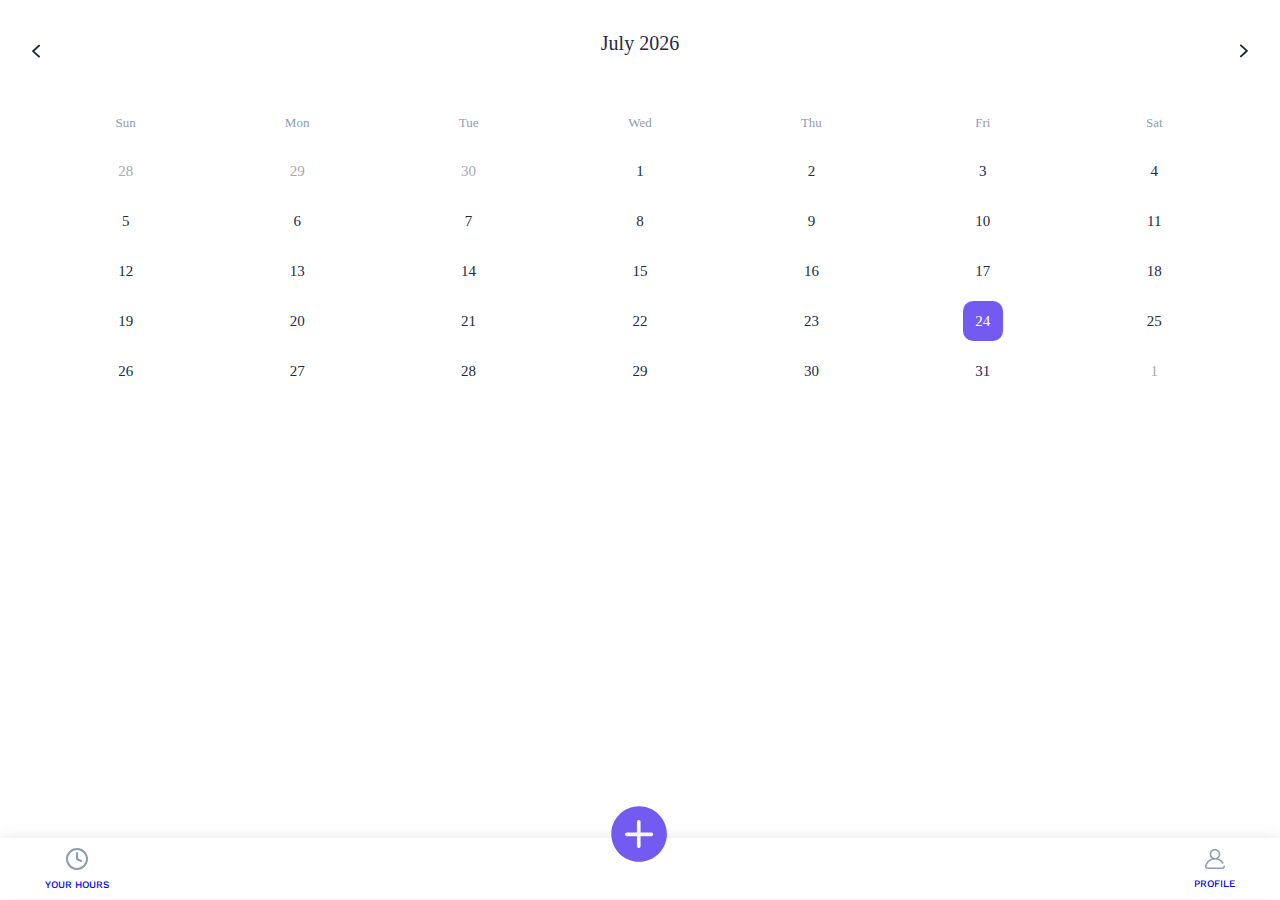
==== views/hourCheck.html @ b933d3ae "fix some bugs and add calendar page" ====
<!DOCTYPE html>
<html lang="pl-PL">
<head>
    <meta charset="UTF-8">
    <meta name="viewport" content="width=device-width, initial-scale=1.0">
    <link rel="stylesheet" href="../assets/styles/reset.css">
    <link rel="stylesheet" href="../assets/styles/hourCheck.css">

    <!-- Fonts -->
    <link rel="preconnect" href="https://fonts.googleapis.com">
    <link rel="preconnect" href="https://fonts.gstatic.com" crossorigin>
    <link href="https://fonts.googleapis.com/css2?family=Work+Sans:wght@100;200;300;400;600;700;800;900&display=swap" rel="stylesheet">

    <link href="https://fonts.cdnfonts.com/css/sf-ui-text-2" rel="stylesheet">
<body>

    <main>
        <div class="calendar_wrapper">
            <header>
                <svg class="arrow" id="prev" width="34" height="34" viewBox="0 0 34 34" xmlns="http://www.w3.org/2000/svg">
                    <path d="M12.0613 16.1401C12.0613 15.91 12.1578 15.6799 12.3504 15.5045L18.4137 9.98408C18.7994 9.63291 19.4248 9.63291 19.8104 9.98408C20.1959 10.3351 20.1959 10.9044 19.8104 11.2556L14.4452 16.1401L19.8102 21.0247C20.1957 21.3758 20.1957 21.945 19.8102 22.296C19.4246 22.6474 18.7993 22.6474 18.4136 22.296L12.3502 16.7757C12.1576 16.6002 12.0613 16.3701 12.0613 16.1401Z" fill="#222B45"/>
                </svg>
                
                <p class="current-date">November <br> <span>2023</span></p>

                <svg class="arrow" id="next" width="34" height="34" viewBox="0 0 34 34" xmlns="http://www.w3.org/2000/svg">
                    <path d="M12.0613 16.1401C12.0613 15.91 12.1578 15.6799 12.3504 15.5045L18.4137 9.98408C18.7994 9.63291 19.4248 9.63291 19.8104 9.98408C20.1959 10.3351 20.1959 10.9044 19.8104 11.2556L14.4452 16.1401L19.8102 21.0247C20.1957 21.3758 20.1957 21.945 19.8102 22.296C19.4246 22.6474 18.7993 22.6474 18.4136 22.296L12.3502 16.7757C12.1576 16.6002 12.0613 16.3701 12.0613 16.1401Z" fill="#222B45"/>
                </svg>
            </header>
            <div class="calendar">
                <ul class="weeks">
                  <li>Sun</li>
                  <li>Mon</li>
                  <li>Tue</li>
                  <li>Wed</li>
                  <li>Thu</li>
                  <li>Fri</li>
                  <li>Sat</li>
                </ul>
                <ul class="days"></ul>
              </div>
        </div>
    </main>

    <footer class="footer">
        <a class="footer_link"  href="#">
            <img src="../assets/images/watch.svg" alt="hours">
            <p>Your hours</p>
        </a>
        <a class="add" href="views/hourCheck.html">
            <svg display="none">
                <symbol x="-5px" y="-30px" height="140px" viewBox="0 0 90 125" xml:space="preserve" id="add">
                    <path id="add_circle" d="M50,11.5c-21.2,0-38.5,17.3-38.5,38.5S28.8,88.5,50,88.5S88.5,71.2,88.5,50S71.2,11.5,50,11.5z M67,53H52v14  c0,1.4-1.1,2.5-2.5,2.5S47,68.4,47,67V53H33c-1.4,0-2.5-1.1-2.5-2.5S31.6,48,33,48h14V33c0-1.4,1.1-2.5,2.5-2.5S52,31.6,52,33v15h15  c1.4,0,2.5,1.1,2.5,2.5S68.4,53,67,53z"/>
                </symbol>
            </svg>

            <svg class="add_icon">
                <use xlink:href="#add"></use>
            </svg>
        </a>
        <a class="footer_link" href="#">
            <img src="../assets/images/profile.svg" alt="profile">
            <p>Profile</p>
        </a>
    </footer>

    
    <script src="../assets/scripts/calendar.js"></script>
</body>
</html>
---- assets/styles/hourCheck.css ----
body {
    display: flex;
    flex-direction: column;
}

/* Main */
main {
    height: calc(100dvh - 62px);
}

.calendar_wrapper {
    width: calc(100dvw - 40px);
    padding-left: 20px;
    padding-right: 20px;
}

header {
    display: flex;
    margin-top: 35px;
    margin-bottom: 26px;
    justify-content: space-between;
    text-align: center;

    color: #222B45;
    font-family: SF UI Text;
    font-size: 20px;
    font-style: normal;
    font-weight: 500;
    line-height: 16px; /* 80% */
}

header span {
    color: #8F9BB3;
    font-family: SF UI Text;
    font-size: 12px;
    font-style: normal;
    font-weight: 500;
    line-height: 16px; /* 133.333% */
}

.arrow {
    cursor: pointer;
    fill: #fefeff;
}

.arrow:hover {
    fill: #222B45;
}
.arrow:last-child {
    rotate: 180deg;
    translate: 0px -2px;
}

.calendar {
    padding: 20px;
}
.calendar ul {
    display: -webkit-box;
    display: -ms-flexbox;
    display: flex;
    -ms-flex-wrap: wrap;
    flex-wrap: wrap;
    list-style: none;
    text-align: center;
}
.calendar .days {
    margin-bottom: 20px;
}
.calendar li {
    color: #8F9BB3;
    font-family: SF UI Text;
    font-size: 13px;
    font-style: normal;
    font-weight: 500;
    line-height: 16px; /* 123.077% */
    width: calc(100% / 7);
}
.calendar .weeks li {
    color: #8F9BB3;

    font-family: SF UI Text;
    font-size: 13px;
    font-style: normal;
    font-weight: 500;
    line-height: 16px; /* 123.077% */
    cursor: default;
}
.calendar .days li {
    z-index: 1;
    cursor: pointer;
    position: relative;
    margin-top: 30px;
    
    color: #222B45;

    text-align: center;
    font-family: SF UI Text;
    font-size: 15px;
    font-style: normal;
    font-weight: 500;
    line-height: 20px; /* 133.333% */
}
.days li.inactive {
    color: #aaa;
}
.days li.active {
    color: #fff;
}
.days li::before {
    position: absolute;
    content: "";
    left: 50%;
    top: 50%;
    height: 40px;
    width: 40px;
    z-index: -1;
    border-radius: 10px;
    -webkit-transform: translate(-50%, -50%);
    -ms-transform: translate(-50%, -50%);
    transform: translate(-50%, -50%);
}
.days li.active::before {
    background: #735BF2;
}


/* Footer */
.footer {
    display: flex;
    justify-content: space-between;
    position: relative;
    margin-left: auto;
    margin-right: auto;
    width: calc(100vw - 90px);
    padding-left: 45px;
    padding-right: 45px;
    padding-top: 10px;
    padding-bottom: 10px;
    box-shadow: 0px 0px 15px 0px rgba(0, 0, 0, 0.10);
}

.footer_link {
    text-align: center;
    font-family: Work Sans;
    font-size: 10px;
    font-style: normal;
    font-weight: 500;
    line-height: 96.3%;
    text-transform: uppercase;
    margin-top: auto;
    margin-bottom: auto;
}

.footer_link img {
    margin-bottom: 8px;
}

.add_icon {
    position: absolute;
    text-align: center;
    width: 65px;
    height: 68px;
    left: calc(50% - 32px);
    top: -35px;
}

#add_circle {
    fill: #735BF2;
    transition: fill .3s linear;
}

.add:hover #add_circle,
.add:active #add_circle {
    fill: #5f4cc0;
}
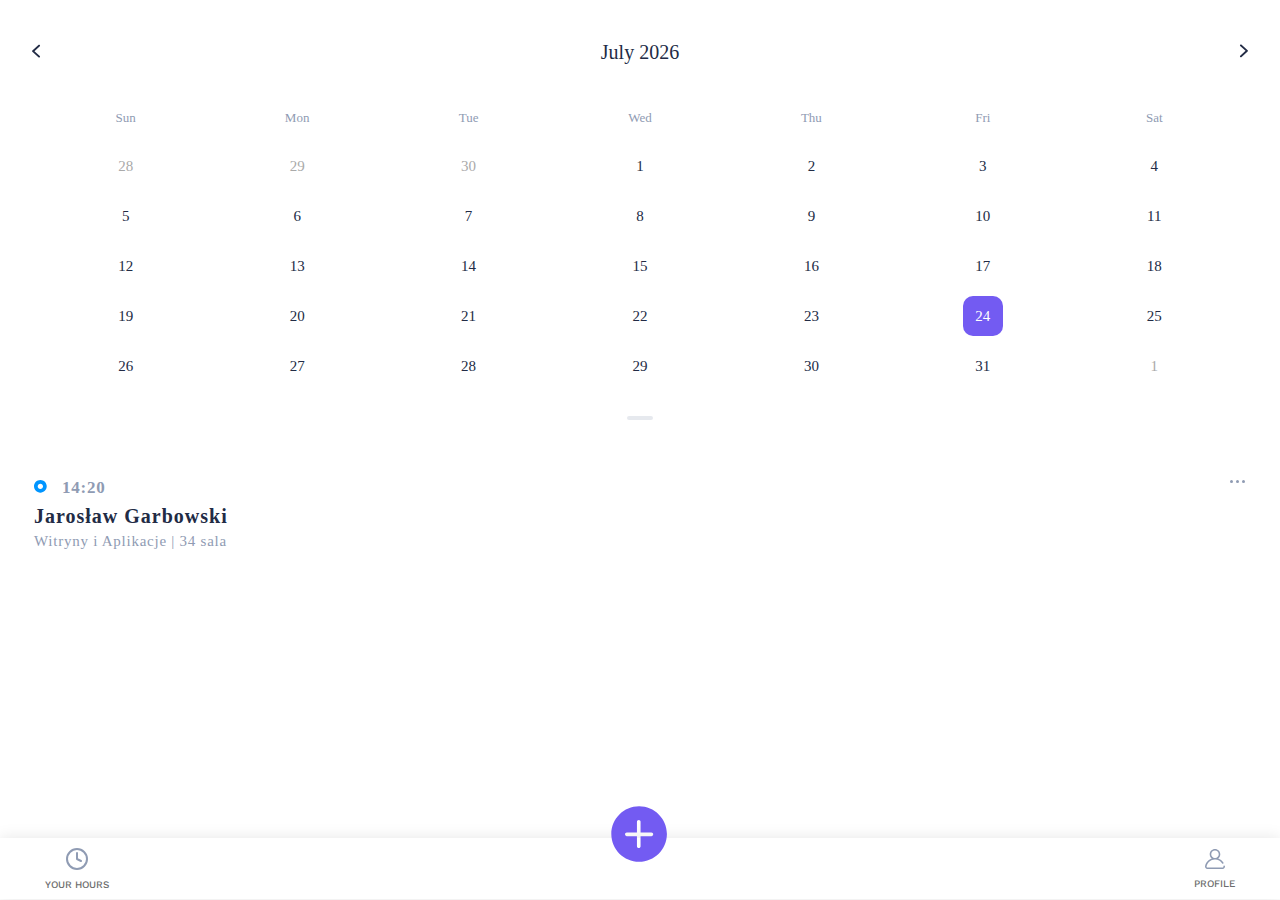
==== commit 7c018125: "add hour page" ====
--- a/views/hourCheck.html
+++ b/views/hourCheck.html
@@ -12,33 +12,105 @@
     <link href="https://fonts.googleapis.com/css2?family=Work+Sans:wght@100;200;300;400;600;700;800;900&display=swap" rel="stylesheet">
 
     <link href="https://fonts.cdnfonts.com/css/sf-ui-text-2" rel="stylesheet">
+    <title>Hours</title>
 <body>
 
     <main>
-        <div class="calendar_wrapper">
-            <header>
-                <svg class="arrow" id="prev" width="34" height="34" viewBox="0 0 34 34" xmlns="http://www.w3.org/2000/svg">
-                    <path d="M12.0613 16.1401C12.0613 15.91 12.1578 15.6799 12.3504 15.5045L18.4137 9.98408C18.7994 9.63291 19.4248 9.63291 19.8104 9.98408C20.1959 10.3351 20.1959 10.9044 19.8104 11.2556L14.4452 16.1401L19.8102 21.0247C20.1957 21.3758 20.1957 21.945 19.8102 22.296C19.4246 22.6474 18.7993 22.6474 18.4136 22.296L12.3502 16.7757C12.1576 16.6002 12.0613 16.3701 12.0613 16.1401Z" fill="#222B45"/>
-                </svg>
+        <div class="wrapper">
+            <div class="calendar_wrapper">
+                <header>
+                    <svg class="arrow" id="prev" width="34" height="34" viewBox="0 0 34 34" xmlns="http://www.w3.org/2000/svg">
+                        <path d="M12.0613 16.1401C12.0613 15.91 12.1578 15.6799 12.3504 15.5045L18.4137 9.98408C18.7994 9.63291 19.4248 9.63291 19.8104 9.98408C20.1959 10.3351 20.1959 10.9044 19.8104 11.2556L14.4452 16.1401L19.8102 21.0247C20.1957 21.3758 20.1957 21.945 19.8102 22.296C19.4246 22.6474 18.7993 22.6474 18.4136 22.296L12.3502 16.7757C12.1576 16.6002 12.0613 16.3701 12.0613 16.1401Z" fill="#222B45"/>
+                    </svg>
+                    
+                    <h2 class="current-date">November 2023</h2>
+    
+                    <svg class="arrow" id="next" width="34" height="34" viewBox="0 0 34 34" xmlns="http://www.w3.org/2000/svg">
+                        <path d="M12.0613 16.1401C12.0613 15.91 12.1578 15.6799 12.3504 15.5045L18.4137 9.98408C18.7994 9.63291 19.4248 9.63291 19.8104 9.98408C20.1959 10.3351 20.1959 10.9044 19.8104 11.2556L14.4452 16.1401L19.8102 21.0247C20.1957 21.3758 20.1957 21.945 19.8102 22.296C19.4246 22.6474 18.7993 22.6474 18.4136 22.296L12.3502 16.7757C12.1576 16.6002 12.0613 16.3701 12.0613 16.1401Z" fill="#222B45"/>
+                    </svg>
+                </header>
                 
-                <p class="current-date">November <br> <span>2023</span></p>
+                <div class="calendar">
+                    <ul class="weeks">
+                      <li>Sun</li>
+                      <li>Mon</li>
+                      <li>Tue</li>
+                      <li>Wed</li>
+                      <li>Thu</li>
+                      <li>Fri</li>
+                      <li>Sat</li>
+                    </ul>
+                    <ul class="days"></ul>
+                </div>
+            </div>
 
-                <svg class="arrow" id="next" width="34" height="34" viewBox="0 0 34 34" xmlns="http://www.w3.org/2000/svg">
-                    <path d="M12.0613 16.1401C12.0613 15.91 12.1578 15.6799 12.3504 15.5045L18.4137 9.98408C18.7994 9.63291 19.4248 9.63291 19.8104 9.98408C20.1959 10.3351 20.1959 10.9044 19.8104 11.2556L14.4452 16.1401L19.8102 21.0247C20.1957 21.3758 20.1957 21.945 19.8102 22.296C19.4246 22.6474 18.7993 22.6474 18.4136 22.296L12.3502 16.7757C12.1576 16.6002 12.0613 16.3701 12.0613 16.1401Z" fill="#222B45"/>
-                </svg>
-            </header>
-            <div class="calendar">
-                <ul class="weeks">
-                  <li>Sun</li>
-                  <li>Mon</li>
-                  <li>Tue</li>
-                  <li>Wed</li>
-                  <li>Thu</li>
-                  <li>Fri</li>
-                  <li>Sat</li>
-                </ul>
-                <ul class="days"></ul>
-              </div>
+            <div class="line"></div>
+
+            <ul class="hours_list">
+                <li class="hours_list_item">
+                    <div class="header_list_item">
+                        <div class="time">
+                            <svg height="13" viewBox="0 0 10 10" fill="none" xmlns="http://www.w3.org/2000/svg">
+                                <g id="Group 5">
+                                    <path id="Oval Copy 2" fill-rule="evenodd" clip-rule="evenodd" d="M4.89642 2.82486C3.75416 2.82486 2.82486 3.75417 2.82486 4.89642C2.82486 6.03868 3.75417 6.96798 4.89642 6.96798C6.03868 6.96798 6.96798 6.03867 6.96798 4.89642C6.96798 3.75416 6.03867 2.82486 4.89642 2.82486ZM4.89642 0C7.60064 0 9.79284 2.19221 9.79284 4.89642C9.79284 7.60064 7.60063 9.79284 4.89642 9.79284C2.19221 9.79284 0 7.60063 0 4.89642C0 2.19221 2.19221 0 4.89642 0Z" fill="#0095FF"/>
+                                </g>
+                            </svg>
+
+                            14:20
+                        </div>
+                        <div class="circles_group">
+                            <div class="circle"></div>
+                            <div class="circle"></div>
+                            <div class="circle"></div>
+                        </div>
+                    </div>
+                    <div class="teacher_name">
+                        Jarosław Garbowski
+                    </div>
+                    <div class="subject">
+                        Witryny i Aplikacje | 34 sala
+                    </div>
+                </li>
+            </ul>
+        </div>
+        <div class="modal">
+            <h2 class="modal_title">
+                Nowe zgłoszenie
+            </h2>
+            <form class="form" id="form" action="">
+                <div class="form-group">
+                    <span class="form-arrow"><i class="bx bx-chevron-down"></i></span>
+                    <select required name="type" id="type" class="dropdown ">
+                        <option value="kartkowka">Kartkówka</option>
+                        <option value="sprawdzian">Sprawdzian</option>
+                        <option value="pisanie zaleglej pracy">Pisanie Zaleglej Pracy</option>
+                    </select>
+                </div>
+                <textarea required name="theme" placeholder="Napisz temat oraz dodatkową informacje" id="theme"></textarea>
+                <div class="info">
+                    <div class="content_info">
+                        <div class="info_text">
+                            02.09
+                        </div>
+                        <svg xmlns="http://www.w3.org/2000/svg" width="18" height="20" viewBox="0 0 18 20" fill="none">
+                            <rect x="1" y="2.79999" width="16" height="16.2" rx="2" stroke="#8F9BB3" stroke-width="1.5" stroke-linecap="round" stroke-linejoin="round"/>
+                            <path d="M12.556 1V4.6" stroke="#8F9BB3" stroke-width="1.5" stroke-linecap="round" stroke-linejoin="round"/>
+                            <path d="M5.444 1V4.6" stroke="#8F9BB3" stroke-width="1.5" stroke-linecap="round" stroke-linejoin="round"/>
+                            <path d="M1 8.20001H17" stroke="#8F9BB3" stroke-width="1.5" stroke-linecap="round" stroke-linejoin="round"/>
+                            </svg>
+                    </div>
+                    <div class="content_info">
+                        <div class="info_text">
+                            14:20
+                        </div>
+                        <svg xmlns="http://www.w3.org/2000/svg" width="20" height="20" viewBox="0 0 20 20" fill="none">
+                            <circle cx="10" cy="10" r="9" stroke="#8F9BB3" stroke-width="1.5" stroke-linecap="round" stroke-linejoin="round"/>
+                            <path d="M10.5558 4.60001V10L14.1558 11.8" stroke="#8F9BB3" stroke-width="1.5" stroke-linecap="round" stroke-linejoin="round"/>
+                        </svg>
+                    </div>
+                </div>
+                <button class="modal_btn">Create Event</button>
+            </form>
         </div>
     </main>
 
@@ -65,6 +137,6 @@
     </footer>
 
     
-    <script src="../assets/scripts/calendar.js"></script>
+    <script src="../assets/scripts/hourChoose.js"></script>
 </body>
 </html>--- a/assets/styles/hourCheck.css
+++ b/assets/styles/hourCheck.css
@@ -1,6 +1,7 @@
 body {
     display: flex;
     flex-direction: column;
+    overflow: hidden;
 }
 
 /* Main */
@@ -8,7 +9,7 @@
     height: calc(100dvh - 62px);
 }
 
-.calendar_wrapper {
+.wrapper {
     width: calc(100dvw - 40px);
     padding-left: 20px;
     padding-right: 20px;
@@ -29,13 +30,18 @@
     line-height: 16px; /* 80% */
 }
 
+header h2 {
+    margin-top: auto;
+    margin-bottom: auto;
+}
+
 header span {
     color: #8F9BB3;
     font-family: SF UI Text;
     font-size: 12px;
     font-style: normal;
     font-weight: 500;
-    line-height: 16px; /* 133.333% */
+    line-height: 16px;
 }
 
 .arrow {
@@ -53,6 +59,7 @@
 
 .calendar {
     padding: 20px;
+    padding-top: 15px;
 }
 .calendar ul {
     display: -webkit-box;
@@ -92,7 +99,6 @@
     margin-top: 30px;
     
     color: #222B45;
-
     text-align: center;
     font-family: SF UI Text;
     font-size: 15px;
@@ -124,6 +130,298 @@
 }
 
 
+.line {
+    margin-right: auto;
+    margin-left: auto;
+    border-radius: 3px;
+    width: 26px;
+    height: 4px;
+    background-color: #CED3DE;
+    opacity: 0.5;
+}
+
+/* Hour list */
+.hours_list {
+    margin-top: 42px;
+    padding-top: 18px;
+    padding-left: 14px;
+    padding-right: 14px;
+    padding-bottom: 18px;
+    font-family: SF UI Text;
+}
+
+.header_list_item {
+    display: flex;
+    justify-content: space-between;
+    margin-bottom: 12px;
+}
+
+.time {
+    color: #8F9BB3;
+    text-align: center;
+    font-size: 17px;
+    font-style: normal;
+    font-weight: 600;
+    line-height: 14px; /* 116.667% */
+    letter-spacing: 0.75px;
+}
+
+.time svg {
+    margin-right: 10px;
+}
+
+.circles_group {
+    display: flex;
+    justify-content: space-around;
+    width: 17px;
+}
+
+.circle {
+    height: 3px;
+    width: 3px;
+    border-radius: 50%;
+    background-color: #8F9BB3;;
+}
+
+.teacher_name {
+    color: #222B45;
+
+    font-size: 20px;
+    font-style: normal;
+    font-weight: 600;
+    line-height: 19px; /* 118.75% */
+    letter-spacing: 1px;
+    margin-bottom: 8px;
+}
+
+.subject {
+    color: #8F9BB3;
+    font-size: 15px;
+    font-style: normal;
+    font-weight: 400;
+    line-height: 14px; /* 116.667% */
+    letter-spacing: 0.75px;
+}
+
+/* Modal */
+.modal {
+    display: none;
+    z-index: 9999;
+    position: absolute;
+    bottom: -70px;
+    width: calc(100dvw - 40px);
+    border-radius: 32px 32px 0px 0px;
+    box-shadow: 0px 3px 30px 0px rgba(0, 0, 0, 0.16);
+    padding-left: 20px;
+    padding-right: 20px;
+    text-align: center;
+    background-color: rgb(255, 255, 255);
+    height: 80%;   
+}
+
+.modal_title {
+    margin-top: 32px;
+    margin-bottom: 21px;
+
+    color: #222B45;
+    text-align: center;
+    font-family: SF UI Text;
+    font-size: 20px;
+    font-style: normal;
+    font-weight: 600;
+    line-height: 22px;
+}
+
+#theme {
+    margin-bottom: 11px;
+    width: calc(100dvw - 68px);
+    padding: 14px;
+    height: 70px;
+    border: 1px solid #EDF1F7;
+    resize: none;
+    border-radius: 8px;
+}
+
+#theme::placeholder {
+    color: #8F9BB3;
+
+    font-family: SF UI Text;
+    font-size: 15px;
+    font-style: normal;
+    font-weight: 400;
+    line-height: 20px;
+}
+
+.info {
+    display: flex;
+    justify-content: space-between;
+    width: 100%;
+}
+
+.content_info {
+    display: flex;
+    justify-content: space-between;
+    width: 30%;
+    border: 1px #EDF1F7 solid;
+    padding: 11px 10px;
+    border-radius: 10px;
+}
+
+.info_text {
+    color: #8F9BB3;
+
+    font-family: SF UI Text;
+    font-size: 15px;
+    font-style: normal;
+    font-weight: 400;
+    line-height: 20px;
+}
+
+/* Dropdown select */
+@import url("https://fonts.googleapis.com/css2?family=Rubik:wght@400;500;600;700&display=swap");
+:root {
+  --color-black: hsl(0, 0%, 10%);
+  --color-darks: hsl(0, 0%, 20%);
+  --color-greys: hsl(0, 0%, 80%);
+  --color-light: hsl(0, 0%, 96%);
+  --color-white: hsl(0, 0%, 100%);
+  --color-blues: hsl(217, 91%, 60%);
+  --shadow-small: 0 1px 3px 0 rgba(0, 0, 0, 0.1),
+     0 1px 2px 0 rgba(0, 0, 0, 0.06);
+  --shadow-medium: 0 4px 6px -1px rgba(0, 0, 0, 0.1),
+     0 2px 4px -1px rgba(0, 0, 0, 0.06);
+  --shadow-large: 0 10px 15px -3px rgba(0, 0, 0, 0.1),
+     0 4px 6px -2px rgba(0, 0, 0, 0.05);
+}
+
+.form-group {
+  position: relative;
+  display: flex;
+  justify-content: center;
+  font-family: SF UI Text;
+  margin-bottom: 20px;
+}
+.form-arrow {
+  position: absolute;
+  top: 0.65rem;
+  right: 0.5rem;
+  z-index: 10;
+  font-size: 1.35rem;
+  line-height: inherit;
+  color: var(--color-darks);
+}
+.form .dropdown {
+  position: relative;
+}
+.form .dropdown-select {
+  position: relative;
+  font-family: inherit;
+  font-size: 1rem;
+  font-weight: 400;
+  line-height: 1.5;
+  cursor: pointer;
+  user-select: none;
+  width: calc(100dvw - 90px);
+  height: auto;
+  padding: 0.75rem 1.25rem;
+  border: none;
+  outline: none;
+  border-radius: 0.25rem;
+  color: black;
+  background-clip: padding-box;
+  background-color: rgb(255, 255, 255);
+  border: 1px solid #edf1f7;
+  border-radius: 8px;
+  transition: all 0.3s ease-in-out;
+}
+.form .dropdown-menu {
+  position: absolute;
+  display: none;
+  top: 100%;
+  left: 0;
+  width: 100%;
+  z-index: 10;
+  border-radius: 0.25rem;
+  background-color: var(--color-white);
+  box-shadow: var(--shadow-large);
+  transition: all 0.3s ease-in-out;
+}
+.form .dropdown-menu-inner {
+  max-height: 16rem;
+  text-align: center;
+  overflow-y: scroll;
+  overflow-x: hidden;
+}
+.form .dropdown-menu-inner::-webkit-scrollbar-thumb {
+  border-radius: 0.25rem;
+  background-color: var(--color-greys);
+  box-shadow: var(--shadow-small);
+}
+.form .dropdown-menu-item {
+  font-family: inherit;
+  font-size: 1rem;
+  font-weight: normal;
+  line-height: inherit;
+  cursor: pointer;
+  user-select: none;
+  padding: 0.65rem 1.25rem;
+  background-color: white;
+  transition: all 0.2s ease-in-out;
+}
+
+.form .dropdown-menu-item:first-child {
+    border-radius: 5px 5px 0px 0px;
+}
+
+.form .dropdown-menu-item:last-child{
+    border-radius: 0px 0px 5px 5px;
+}
+.form .dropdown-menu-item:hover {
+  color: var(--color-black);
+  background-color: var(--color-greys);
+}
+.form .dropdown-menu-item.is-select, .form .dropdown-menu-item.is-select:hover {
+  color: var(--color-white);
+  background-color: #735BF2;;
+}
+
+.wrapper-column {
+  max-width: 40rem;
+  height: auto;
+  margin: 0 auto;
+  padding: 5rem 3rem;
+  border-radius: 0.25rem;
+  background-color: var(--color-white);
+  box-shadow: var(--shadow-medium);
+}
+
+.modal_btn {
+    font-family: SF UI Text;
+    width: calc(100dvw - 40px);
+    margin-top: auto;
+    margin-bottom: auto;
+    padding: 16px 20px;
+    border-radius: 8px;
+    background: #735BF2;
+    color: white;
+    font-size: 16px;
+    font-style: normal;
+    font-weight: 600;
+    line-height: 14px;
+    border: 0;
+    
+    position: absolute;
+    bottom: 17dvh;
+    left:50%;
+    transform:translate(-50%, 0%);
+    transition: background .4s ease;
+}
+
+.modal_btn:hover {
+  background-color: #5f4cc0;
+}
+
+
 /* Footer */
 .footer {
     display: flex;
@@ -149,6 +447,7 @@
     text-transform: uppercase;
     margin-top: auto;
     margin-bottom: auto;
+    color: #6C6D6D;
 }
 
 .footer_link img {
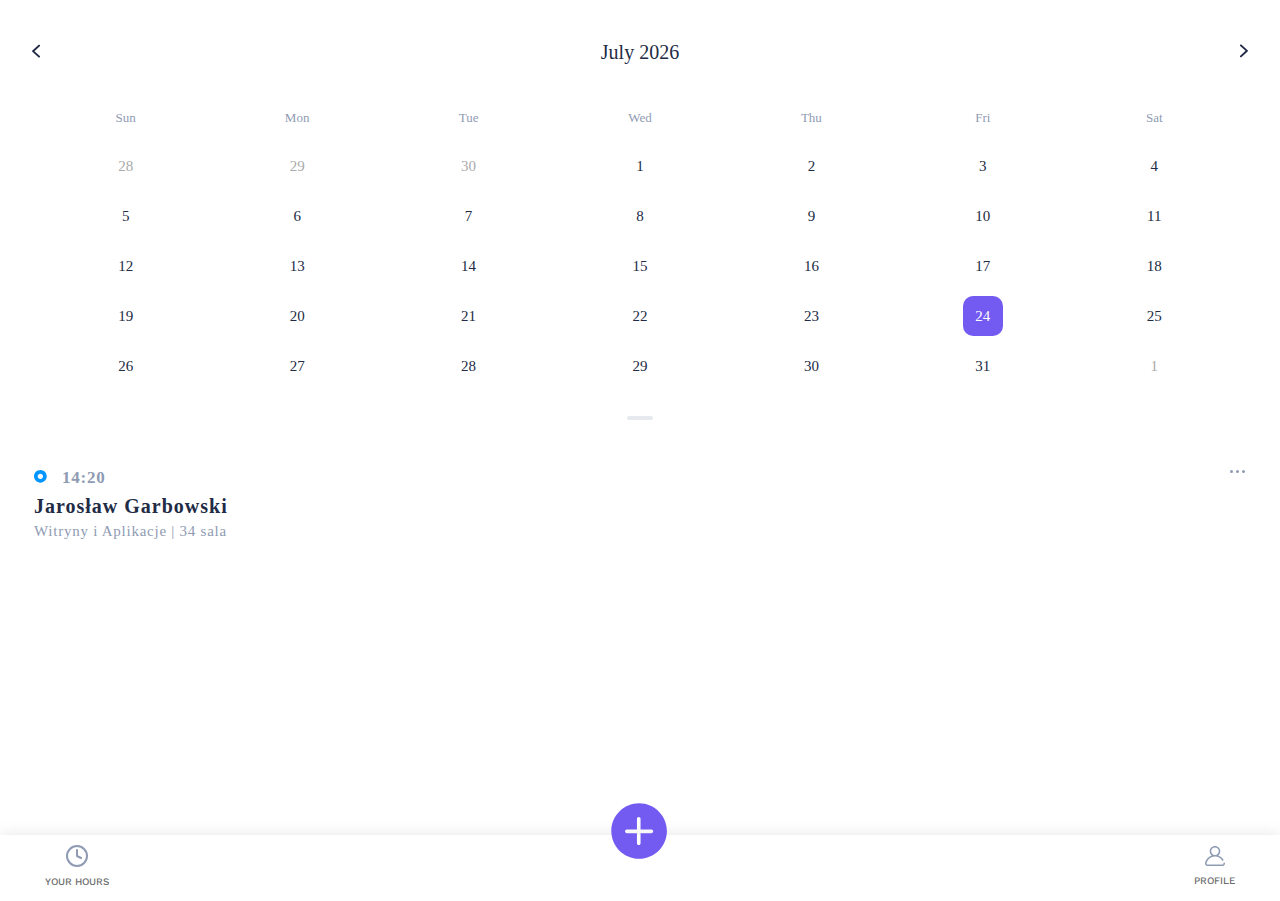
==== commit 7801b1d4: "test adaptation" ====
--- a/views/hourCheck.html
+++ b/views/hourCheck.html
@@ -47,7 +47,7 @@
             <div class="line"></div>
 
             <ul class="hours_list">
-                <li class="hours_list_item">
+                <li onclick="openModal('17.11', '16:20')" class="hours_list_item">
                     <div class="header_list_item">
                         <div class="time">
                             <svg height="13" viewBox="0 0 10 10" fill="none" xmlns="http://www.w3.org/2000/svg">
@@ -74,43 +74,7 @@
             </ul>
         </div>
         <div class="modal">
-            <h2 class="modal_title">
-                Nowe zgłoszenie
-            </h2>
-            <form class="form" id="form" action="">
-                <div class="form-group">
-                    <span class="form-arrow"><i class="bx bx-chevron-down"></i></span>
-                    <select required name="type" id="type" class="dropdown ">
-                        <option value="kartkowka">Kartkówka</option>
-                        <option value="sprawdzian">Sprawdzian</option>
-                        <option value="pisanie zaleglej pracy">Pisanie Zaleglej Pracy</option>
-                    </select>
-                </div>
-                <textarea required name="theme" placeholder="Napisz temat oraz dodatkową informacje" id="theme"></textarea>
-                <div class="info">
-                    <div class="content_info">
-                        <div class="info_text">
-                            02.09
-                        </div>
-                        <svg xmlns="http://www.w3.org/2000/svg" width="18" height="20" viewBox="0 0 18 20" fill="none">
-                            <rect x="1" y="2.79999" width="16" height="16.2" rx="2" stroke="#8F9BB3" stroke-width="1.5" stroke-linecap="round" stroke-linejoin="round"/>
-                            <path d="M12.556 1V4.6" stroke="#8F9BB3" stroke-width="1.5" stroke-linecap="round" stroke-linejoin="round"/>
-                            <path d="M5.444 1V4.6" stroke="#8F9BB3" stroke-width="1.5" stroke-linecap="round" stroke-linejoin="round"/>
-                            <path d="M1 8.20001H17" stroke="#8F9BB3" stroke-width="1.5" stroke-linecap="round" stroke-linejoin="round"/>
-                            </svg>
-                    </div>
-                    <div class="content_info">
-                        <div class="info_text">
-                            14:20
-                        </div>
-                        <svg xmlns="http://www.w3.org/2000/svg" width="20" height="20" viewBox="0 0 20 20" fill="none">
-                            <circle cx="10" cy="10" r="9" stroke="#8F9BB3" stroke-width="1.5" stroke-linecap="round" stroke-linejoin="round"/>
-                            <path d="M10.5558 4.60001V10L14.1558 11.8" stroke="#8F9BB3" stroke-width="1.5" stroke-linecap="round" stroke-linejoin="round"/>
-                        </svg>
-                    </div>
-                </div>
-                <button class="modal_btn">Create Event</button>
-            </form>
+            
         </div>
     </main>
 
--- a/assets/styles/hourCheck.css
+++ b/assets/styles/hourCheck.css
@@ -6,7 +6,7 @@
 
 /* Main */
 main {
-    height: calc(100dvh - 62px);
+    height: calc(100dvh - 65px);
 }
 
 .wrapper {
@@ -142,7 +142,7 @@
 
 /* Hour list */
 .hours_list {
-    margin-top: 42px;
+    margin-top: 32px;
     padding-top: 18px;
     padding-left: 14px;
     padding-right: 14px;
@@ -433,8 +433,10 @@
     padding-left: 45px;
     padding-right: 45px;
     padding-top: 10px;
-    padding-bottom: 10px;
+    padding-bottom: 15px;
     box-shadow: 0px 0px 15px 0px rgba(0, 0, 0, 0.10);
+    background-color: white;
+    z-index: 999;
 }
 
 .footer_link {
@@ -471,4 +473,71 @@
 .add:hover #add_circle,
 .add:active #add_circle {
     fill: #5f4cc0;
+}
+
+@media screen and (max-height: 670px) {
+    .hours_list {
+        margin-top: 10px;
+    }
+    .time {
+        font-size: 15px;
+    }
+
+    .time svg {
+        height: 10px;
+    }
+
+    .teacher_name {
+        font-size: 17px;
+    }
+    
+    .subject {
+        font-size: 12px;
+    }
+    .calendar {
+        padding: 20px;
+        padding-top: 0;
+        padding-bottom: 0;
+    }
+    
+    .calendar .days li {
+        line-height: 5px;
+    }
+
+    .days li::before {
+        height: 30px;
+        width: 30px;
+    }
+
+    .calendar_wrapper header {
+        margin-top: 20px;
+        margin-bottom: 15px;
+    }
+}
+
+@media screen and (max-height: 515px) {
+    .hours_list {
+        margin-top: 10px;
+        padding-top: 0;
+        padding-bottom: 0;
+    }
+
+    .add_icon {
+        width: 55px;
+        height: 58px;
+        left: calc(50% - 22px);
+        top: -25px;
+    }
+
+    main {
+        height: calc(100dvh - 58px);
+    }
+
+    .footer_link {
+        font-size: 9px;
+    }
+
+    .footer_link img{
+        height: 18px;
+    }
 }